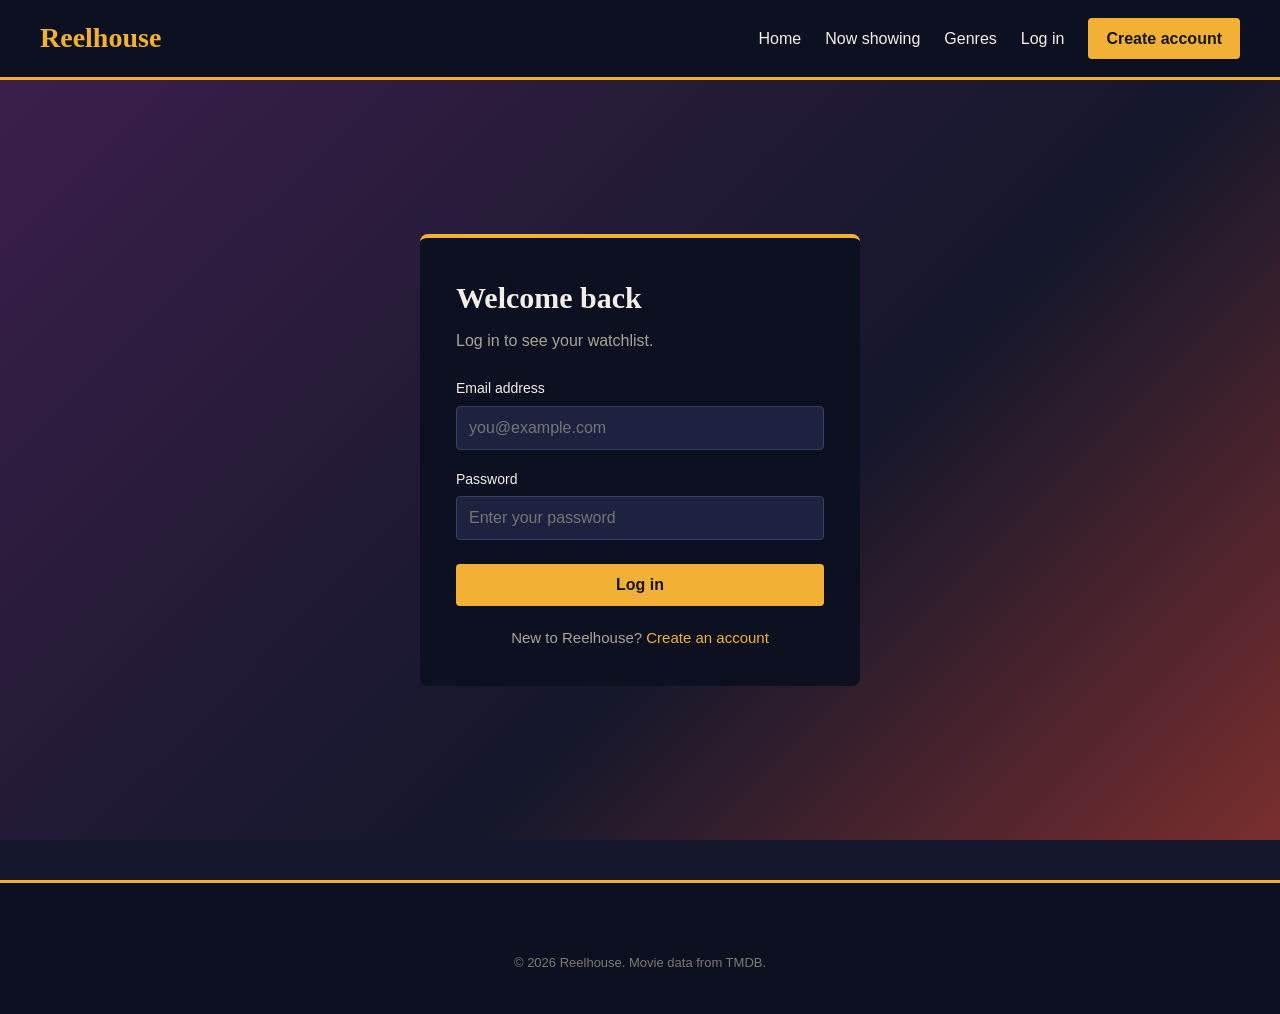
==== login.html @ 1c38d0fb "upload project" ====
<!DOCTYPE html>
<!-- The page is in English -->
<html lang="en">
<!-- Information about the page. This part is not shown on the page -->
<head>
  <!-- Use the UTF-8 text format so all letters show correctly -->
  <meta charset="UTF-8">
  <!-- Make the page fit phone screens -->
  <meta name="viewport" content="width=device-width, initial-scale=1">
  <!-- The title shown in the browser tab -->
  <title>Log in - Reelhouse</title>
  <!-- Load the style file (colours, sizes and layout) -->
  <link rel="stylesheet" href="style.css">
</head>
<!-- Everything you can see on the page goes inside the body -->
<body>

  <!-- Navigation bar at the top -->
  <div class="navbar">
    <!-- The logo. Clicking it goes to the home page -->
    <a class="logo" href="index.html">Reelhouse</a>
    <!-- The links in the navigation bar -->
    <div class="nav-links">
      <!-- Link to the home page -->
      <a href="index.html">Home</a>
      <!-- Link to the Now showing section on the home page -->
      <a href="index.html#now-showing">Now showing</a>
      <!-- Link to the genre buttons on the home page -->
      <a href="index.html#genres">Genres</a>
      <!-- Link to the login page -->
      <a href="login.html">Log in</a>
      <!-- Gold button that goes to the register page -->
      <a class="nav-button" href="register.html">Create account</a>
    </div>
  </div>

  <!-- Page area that centres the login box -->
  <div class="form-page">
    <!-- The login box -->
    <div class="form-box">
      <!-- Heading -->
      <h1>Welcome back</h1>
      <!-- Short grey sentence under the heading -->
      <p class="intro">Log in to see your watchlist.</p>

      <!-- Empty message box. login.js shows errors and success messages here -->
      <p class="message" id="message"></p>

      <!-- Login form. login.js runs when it is sent -->
      <form id="login-form">
        <!-- Email field -->
        <label for="email">Email address</label>
        <!-- Email box. The browser checks that it looks like an email -->
        <input type="email" id="email" name="email" autocomplete="email" placeholder="you@example.com" required>

        <!-- Password field -->
        <label for="password">Password</label>
        <!-- Password box. The letters are hidden -->
        <input type="password" id="password" name="password" autocomplete="current-password" placeholder="Enter your password" required>

        <!-- Button that sends the form -->
        <button class="button" type="submit">Log in</button>
      </form>

      <!-- Link to the register page for new users -->
      <p class="form-footer">New to Reelhouse? <a href="register.html">Create an account</a></p>
    </div>
  </div>

  <!-- Footer -->
  <div class="footer">
    <!-- Copyright line -->
    <div class="copyright">&copy; 2026 Reelhouse. Movie data from TMDB.</div>
  </div>

  <!-- The script for this page. It must come last so the page is ready before it runs -->
  <script src="login.js"></script>
</body>
</html>
---- style.css ----
/* ===== Basics ===== */

/* Remove the default spacing of every element and make sizes easier to calculate */
* { margin: 0; padding: 0; box-sizing: border-box; }

/* Page background, text colour and font */
body {
  font-family: Arial, Helvetica, sans-serif;
  background-color: #14172b;
  color: #f3efe6;
  line-height: 1.6;
}

/* Links are gold and only get an underline when hovered */
a { color: #f2b134; text-decoration: none; }
a:hover { text-decoration: underline; }
/* Headings use a serif font */
h1, h2, h3 { font-family: Georgia, "Times New Roman", serif; }
/* Anything with this class is not shown (JavaScript removes it to show the item) */
.hidden { display: none; }

/* ===== Navigation bar ===== */

/* Top bar with the logo on the left and the links on the right */
.navbar {
  background-color: #0d1020;
  padding: 16px 40px;
  display: flex;
  justify-content: space-between;
  align-items: center;
  border-bottom: 3px solid #f2b134;
}
/* The Reelhouse logo text */
.logo { font-family: Georgia, serif; font-size: 28px; color: #f2b134; font-weight: bold; }
/* No underline on the logo */
.logo:hover { text-decoration: none; }
/* The group of links in the navigation bar */
.nav-links { display: flex; align-items: center; flex-wrap: wrap; }
/* Links in the bar are light with space on their left */
.nav-links a { color: #f3efe6; margin-left: 24px; font-size: 16px; }
/* Links turn gold when hovered */
.nav-links a:hover { color: #f2b134; text-decoration: none; }
/* The gold Create account button */
.nav-links .nav-button {
  background-color: #f2b134; color: #14172b;
  padding: 8px 18px; border-radius: 4px; font-weight: bold;
}
/* A lighter gold when hovered */
.nav-links .nav-button:hover { background-color: #ffc95c; color: #14172b; }
/* The greeting shown when the user is logged in */
.user-name { margin-left: 24px; color: #f2b134; font-weight: bold; }

/* ===== Big banners and buttons ===== */

/* The big banner with the gradient background */
.hero {
  background: linear-gradient(135deg, #3b1f4a, #14172b 60%, #7a2e2e);
  padding: 90px 40px;
  text-align: center;
}
/* The big heading */
.hero h1 { font-size: 52px; margin-bottom: 16px; }
/* The text under the heading, centred and not too wide */
.hero p { font-size: 20px; max-width: 640px; margin: 0 auto 30px auto; color: #d8d3c6; }
/* The search box and search button */
.search-box { display: flex; justify-content: center; gap: 10px; }
/* The search text box */
.search-box input {
  width: 340px; padding: 12px 16px; font-size: 16px;
  border: none; border-radius: 4px;
}

/* The gold button used all over the site */
.button {
  display: inline-block; background-color: #f2b134; color: #14172b;
  padding: 12px 26px; border: none; border-radius: 4px;
  font-size: 16px; font-weight: bold; cursor: pointer;
}
/* A lighter gold when hovered */
.button:hover { background-color: #ffc95c; text-decoration: none; }

/* ===== Page sections ===== */

/* A section of the page with space around it and a maximum width */
.section { padding: 50px 40px; max-width: 1200px; margin: 0 auto; }
/* Section headings */
.section h2 { font-size: 32px; margin-bottom: 8px; }
/* The grey text under a section heading */
.section .subtitle { color: #a9a597; margin-bottom: 28px; }
/* A darker full width stripe behind a section */
.dark-band { background-color: #0d1020; }

/* ===== Movie cards ===== */

/* The grid that puts movie cards in rows */
.movie-grid {
  display: grid;
  grid-template-columns: repeat(auto-fill, minmax(200px, 1fr));
  gap: 24px;
}
/* One movie card. It gets a gold outline when you hover over it */
.movie-card {
  display: block; color: #f3efe6; background-color: #1e2240;
  border-radius: 6px; overflow: hidden; cursor: pointer;
}
/* Gold outline when hovered */
.movie-card:hover { outline: 2px solid #f2b134; text-decoration: none; }
/* The poster box and the picture inside it */
.poster { height: 280px; background-color: #2a2f55; overflow: hidden; }
/* The picture fills the whole poster box */
.poster img { width: 100%; height: 100%; object-fit: cover; display: block; }
/* The text under a poster: title, year and rating */
.movie-info { padding: 14px; }
/* The movie title */
.movie-info h3 { font-size: 18px; margin-bottom: 4px; }
/* The year and the rating text */
.movie-info p { font-size: 14px; color: #a9a597; }
/* Gold text for ratings */
.rating { color: #f2b134; font-weight: bold; }

/* ===== Trending movie section ===== */

/* The big trending movie with a poster on the left and text on the right */
.featured { display: flex; gap: 40px; align-items: center; flex-wrap: wrap; }
/* A bigger poster for the trending movie */
.featured .poster { width: 260px; height: 380px; border-radius: 6px; }
/* The text next to the poster */
.featured-text { flex: 1; min-width: 280px; }
/* The trending movie title */
.featured-text h2 { font-size: 38px; }
/* A small rounded label, used for genres and the movie length */
.tag {
  display: inline-block; border: 1px solid #f2b134; color: #f2b134;
  padding: 2px 10px; border-radius: 20px; font-size: 13px; margin: 8px 8px 16px 0;
}

/* ===== Genre buttons ===== */

/* The row of genre buttons */
.genre-list { display: flex; flex-wrap: wrap; gap: 14px; }
/* One genre button */
.genre-list button {
  background-color: #1e2240; color: #f3efe6; border: none;
  padding: 12px 24px; border-radius: 30px; font-size: 16px; cursor: pointer;
}
/* The button turns gold when hovered */
.genre-list button:hover { background-color: #f2b134; color: #14172b; }

/* ===== Movie details page ===== */

/* The Back to all movies link */
.back-link { display: inline-block; margin-bottom: 24px; }
/* The poster and the text next to each other */
.details { display: flex; gap: 40px; flex-wrap: wrap; }
/* A big poster on the movie page */
.details .poster { width: 300px; height: 450px; border-radius: 6px; flex-shrink: 0; }
/* The text next to the poster */
.details-text { flex: 1; min-width: 280px; }
/* The movie title */
.details-text h1 { font-size: 40px; }
/* The short sentence under the movie title */
.tagline { color: #a9a597; font-style: italic; margin-bottom: 8px; }
/* The facts block: release date, length, status and rating */
.facts { margin: 18px 0; }
/* Space between the facts */
.facts p { margin-bottom: 4px; }
/* The Cast heading and the grid of actor boxes */
.cast-title { font-size: 28px; margin: 40px 0 16px 0; }
/* The grid of actor boxes */
.cast-list { display: grid; grid-template-columns: repeat(auto-fill, minmax(170px, 1fr)); gap: 14px; }
/* One actor box */
.cast-item { background-color: #1e2240; padding: 12px; border-radius: 6px; }
/* The role the actor plays, in grey */
.cast-item p { color: #a9a597; font-size: 14px; }

/* ===== Login and register pages ===== */

/* The full page background behind the form */
.form-page {
  min-height: calc(100vh - 140px);
  display: flex; justify-content: center; align-items: center;
  padding: 40px 20px;
  background: linear-gradient(135deg, #3b1f4a, #14172b 60%, #7a2e2e);
}
/* The dark box that holds the form */
.form-box {
  background-color: #0d1020; width: 100%; max-width: 440px;
  padding: 36px; border-radius: 8px; border-top: 4px solid #f2b134;
}
/* The form heading */
.form-box h1 { font-size: 30px; margin-bottom: 6px; }
/* The grey sentence under the form heading */
.form-box .intro { color: #a9a597; margin-bottom: 24px; }
/* Labels, text fields and drop-down lists inside the form */
.form-box label { display: block; margin-bottom: 6px; font-size: 14px; }
/* Text boxes and the drop-down list share the same style */
.form-box input[type="text"],
.form-box input[type="email"],
.form-box input[type="password"],
.form-box input[type="date"],
.form-box select {
  width: 100%; padding: 12px; margin-bottom: 18px;
  border: 1px solid #3a3f66; border-radius: 4px;
  background-color: #1e2240; color: #f3efe6; font-size: 16px;
}
/* A gold outline around the box you are typing in */
.form-box input:focus, .form-box select:focus { outline: 2px solid #f2b134; }
/* The form button is as wide as the form */
.form-box .button { width: 100%; margin-top: 6px; }
/* The checkbox with the terms of use text */
.checkbox-row { margin-bottom: 18px; font-size: 14px; }
/* Space between the checkbox and its text */
.checkbox-row input { margin-right: 8px; }
/* The small text under the form */
.form-footer { text-align: center; margin-top: 20px; font-size: 15px; color: #a9a597; }

/* The red and green message boxes above the form */
.message { display: none; padding: 10px 12px; border-radius: 4px; margin-bottom: 18px; font-size: 14px; }
/* Red message */
.message.error { display: block; background-color: #4a1d28; color: #ffb3c0; }
/* Green message */
.message.success { display: block; background-color: #1d4a2e; color: #b9f0c9; }

/* ===== Footer ===== */

/* The bottom of the page */
.footer { background-color: #0d1020; padding: 40px; margin-top: 40px; border-top: 3px solid #f2b134; }
/* The columns in the footer */
.footer-columns { display: flex; justify-content: space-between; flex-wrap: wrap; gap: 30px; max-width: 1200px; margin: 0 auto; }
/* Footer headings */
.footer h3 { margin-bottom: 10px; font-size: 18px; }
/* Footer text and links */
.footer p, .footer a { display: block; color: #a9a597; font-size: 14px; margin-bottom: 6px; }
/* The copyright line */
.copyright { text-align: center; margin-top: 30px; color: #7c7a70; font-size: 13px; }

/* ===== Small screens ===== */

/* Changes for phones and narrow windows */
@media (max-width: 700px) {
  /* The bar stacks its items on top of each other on small screens */
  .navbar { flex-direction: column; gap: 12px; padding: 16px; }
  /* Smaller heading on small screens */
  .hero h1 { font-size: 36px; }
  /* The search box and button stack on top of each other */
  .search-box { flex-direction: column; align-items: center; }
  /* The search box fills the width */
  .search-box input { width: 100%; }
}

/* The small help text under the password box */
.hint { font-size: 12px; color: #a9a597; margin: -10px 0 18px 0; }

/* ===== Comments ===== */

/* The comment box with avatar, text field and send button */
.comment-form {
  display: flex; align-items: center; gap: 12px;
  background-color: #1e2240; padding: 14px; border-radius: 6px; margin-bottom: 28px;
}
/* The comment box for logged out users acts like a button (it goes to the login page) */
.guest-form { cursor: pointer; }
/* The comment text box */
.comment-form input {
  flex: 1; padding: 12px; font-size: 16px;
  border: 1px solid #3a3f66; border-radius: 4px;
  background-color: #14172b; color: #f3efe6;
}
/* A gold outline when typing */
.comment-form input:focus { outline: 2px solid #f2b134; }
/* The round gold send button */
.comment-form button {
  width: 44px; height: 44px; border: none; border-radius: 50%;
  background-color: #f2b134; cursor: pointer;
  display: flex; align-items: center; justify-content: center;
}
/* A lighter gold when hovered */
.comment-form button:hover { background-color: #ffc95c; }
/* The paper plane is dark */
.comment-form svg { fill: #14172b; }

/* The round avatar picture */
.avatar {
  width: 44px; height: 44px; border-radius: 50%; flex-shrink: 0;
  background-color: #2a2f55; object-fit: cover;
}
/* The question mark circle for logged out users */
.avatar-guest {
  display: flex; align-items: center; justify-content: center;
  color: #a9a597; font-weight: bold;
}

/* One comment in the list */
.comment-item { display: flex; gap: 12px; margin-bottom: 20px; }
/* The text part of a comment */
.comment-body { flex: 1; }
/* The date and time in grey */
.comment-body small { color: #a9a597; }
/* The comment text. Long words wrap instead of leaving the box */
.comment-body p { margin-top: 2px; word-break: break-word; }
/* The small Delete link under your own comment */
.comment-delete {
  background: none; border: none; color: #f2b134;
  font-size: 13px; cursor: pointer; padding: 0; margin-top: 4px;
}
/* Underline when hovered */
.comment-delete:hover { text-decoration: underline; }
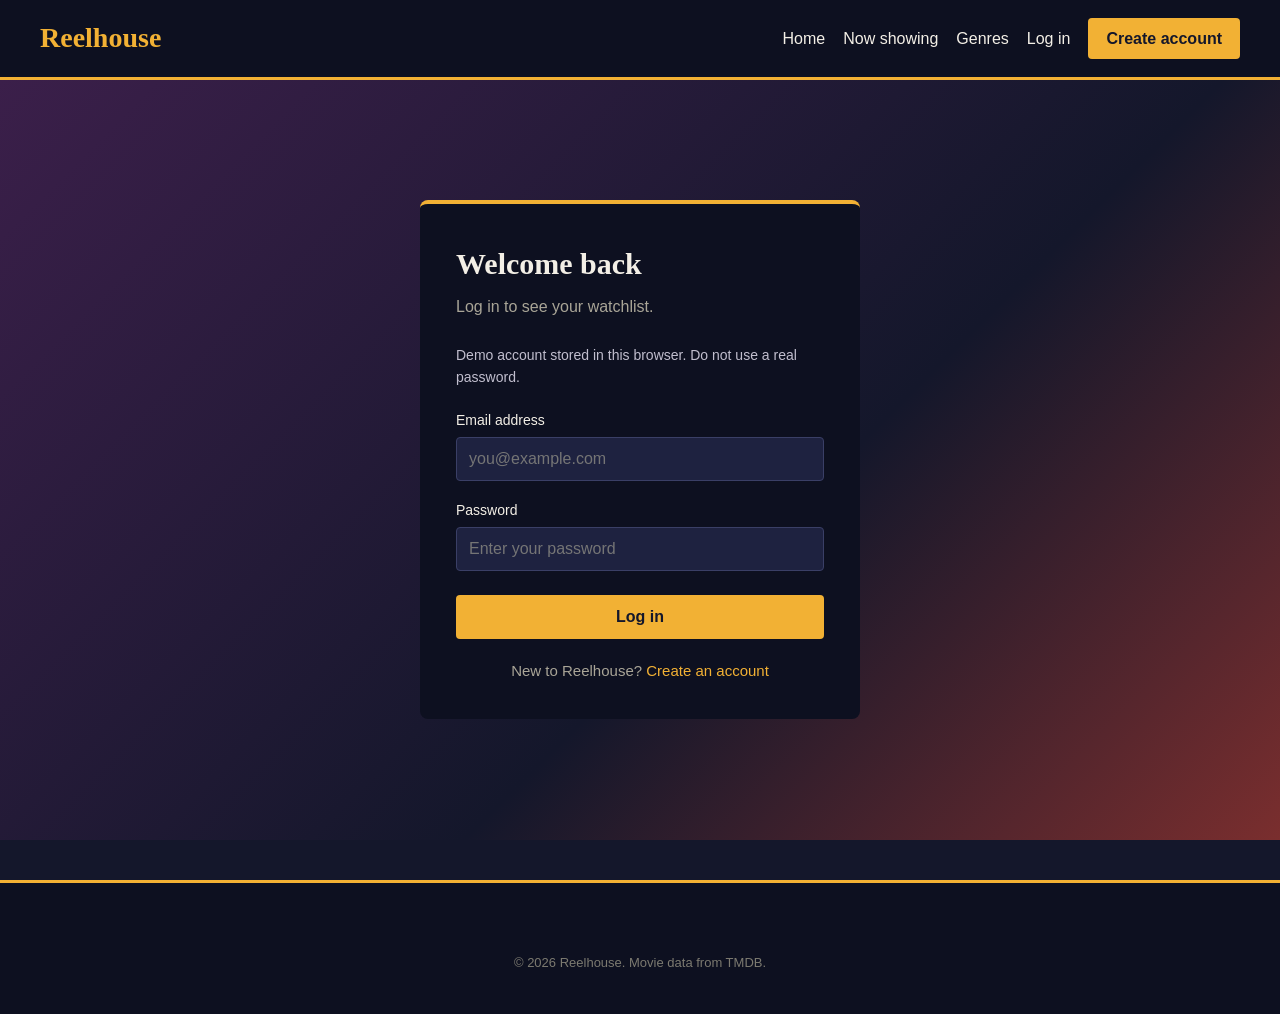
==== commit 5152f54d: "update project" ====
--- a/login.html
+++ b/login.html
@@ -10,7 +10,7 @@
   <!-- The title shown in the browser tab -->
   <title>Log in - Reelhouse</title>
   <!-- Load the style file (colours, sizes and layout) -->
-  <link rel="stylesheet" href="style.css">
+  <link rel="stylesheet" href="assets/css/style.css">
 </head>
 <!-- Everything you can see on the page goes inside the body -->
 <body>
@@ -44,10 +44,10 @@
       <p class="intro">Log in to see your watchlist.</p>
 
       <!-- Empty message box. login.js shows errors and success messages here -->
-      <p class="message" id="message"></p>
+      <p class="message" id="message" role="status" aria-live="polite"></p>
 
       <!-- Login form. login.js runs when it is sent -->
-      <form id="login-form">
+      <p class="demo-account-note">Demo account stored in this browser. Do not use a real password.</p><form id="login-form">
         <!-- Email field -->
         <label for="email">Email address</label>
         <!-- Email box. The browser checks that it looks like an email -->
@@ -74,6 +74,6 @@
   </div>
 
   <!-- The script for this page. It must come last so the page is ready before it runs -->
-  <script src="login.js"></script>
+  <script src="assets/js/login.js"></script>
 </body>
 </html>
--- a/assets/css/style.css
+++ b/assets/css/style.css
@@ -0,0 +1,359 @@
+/* ===== Basics ===== */
+
+/* Remove the default spacing of every element and make sizes easier to calculate */
+* { margin: 0; padding: 0; box-sizing: border-box; }
+
+/* Page background, text colour and font */
+body {
+  font-family: Arial, Helvetica, sans-serif;
+  background-color: #14172b;
+  color: #f3efe6;
+  line-height: 1.6;
+}
+
+/* Links are gold and only get an underline when hovered */
+a { color: #f2b134; text-decoration: none; }
+a:hover { text-decoration: underline; }
+/* Headings use a serif font */
+h1, h2, h3 { font-family: Georgia, "Times New Roman", serif; }
+/* Anything with this class is not shown (JavaScript removes it to show the item) */
+.hidden { display: none; }
+
+/* ===== Navigation bar ===== */
+
+/* Top bar with the logo on the left and the links on the right */
+.navbar {
+  background-color: #0d1020;
+  padding: 16px 40px;
+  display: flex;
+  justify-content: space-between;
+  align-items: center;
+  border-bottom: 3px solid #f2b134;
+}
+/* The Reelhouse logo text */
+.logo { font-family: Georgia, serif; font-size: 28px; color: #f2b134; font-weight: bold; }
+/* No underline on the logo */
+.logo:hover { text-decoration: none; }
+/* The group of links in the navigation bar */
+.nav-links { display: flex; align-items: center; flex-wrap: wrap; }
+/* Links in the bar are light with space on their left */
+.nav-links a { color: #f3efe6; margin-left: 24px; font-size: 16px; }
+/* Links turn gold when hovered */
+.nav-links a:hover { color: #f2b134; text-decoration: none; }
+/* The gold Create account button */
+.nav-links .nav-button {
+  background-color: #f2b134; color: #14172b;
+  padding: 8px 18px; border-radius: 4px; font-weight: bold;
+}
+/* A lighter gold when hovered */
+.nav-links .nav-button:hover { background-color: #ffc95c; color: #14172b; }
+/* The greeting shown when the user is logged in */
+.user-name { margin-left: 24px; color: #f2b134; font-weight: bold; }
+
+/* ===== Big banners and buttons ===== */
+
+/* The big banner with the gradient background */
+.hero {
+  background: linear-gradient(135deg, #3b1f4a, #14172b 60%, #7a2e2e);
+  padding: 90px 40px;
+  text-align: center;
+}
+/* The big heading */
+.hero h1 { font-size: 52px; margin-bottom: 16px; }
+/* The text under the heading, centred and not too wide */
+.hero p { font-size: 20px; max-width: 640px; margin: 0 auto 30px auto; color: #d8d3c6; }
+/* The search box and search button */
+.search-box { display: flex; justify-content: center; gap: 10px; }
+/* The search text box */
+.search-box input {
+  width: 340px; padding: 12px 16px; font-size: 16px;
+  border: none; border-radius: 4px;
+}
+
+/* The gold button used all over the site */
+.button {
+  display: inline-block; background-color: #f2b134; color: #14172b;
+  padding: 12px 26px; border: none; border-radius: 4px;
+  font-size: 16px; font-weight: bold; cursor: pointer;
+}
+/* A lighter gold when hovered */
+.button:hover { background-color: #ffc95c; text-decoration: none; }
+
+/* ===== Page sections ===== */
+
+/* A section of the page with space around it and a maximum width */
+.section { width: 100%; padding: 50px 40px; max-width: 1280px; margin: 0 auto; }
+/* Section headings */
+.section h2 { font-size: 32px; margin-bottom: 8px; }
+/* The grey text under a section heading */
+.section .subtitle { color: #a9a597; margin-bottom: 28px; }
+/* A darker full width stripe behind a section */
+.dark-band { background-color: #0d1020; }
+
+/* ===== Movie cards ===== */
+
+/* The grid that puts movie cards in rows */
+.movie-grid {
+  display: grid;
+  grid-template-columns: repeat(4, minmax(0, 1fr));
+  gap: 24px;
+}
+/* One movie card. It gets a gold outline when you hover over it */
+.movie-card {
+  display: block; color: #f3efe6; background-color: #1e2240;
+  border-radius: 6px; overflow: hidden; cursor: pointer;
+}
+/* Gold outline when hovered */
+.movie-card:hover { outline: 2px solid #f2b134; text-decoration: none; }
+.movie-grid .movie-card { min-width: 0; }
+.movie-grid .poster { height: auto; aspect-ratio: 2 / 3; }
+.movie-info h3 { overflow-wrap: anywhere; }
+/* The poster box and the picture inside it */
+.poster { height: 280px; background-color: #2a2f55; overflow: hidden; }
+/* The picture fills the whole poster box */
+.poster img { width: 100%; height: 100%; object-fit: cover; display: block; }
+/* The text under a poster: title, year and rating */
+.movie-info { padding: 14px; }
+/* The movie title */
+.movie-info h3 { font-size: 18px; margin-bottom: 4px; }
+/* The year and the rating text */
+.movie-info p { font-size: 14px; color: #a9a597; }
+/* Gold text for ratings */
+.rating { color: #f2b134; font-weight: bold; }
+
+/* ===== Trending movie section ===== */
+
+/* The big trending movie with a poster on the left and text on the right */
+.featured { display: flex; gap: 40px; align-items: center; flex-wrap: wrap; }
+/* A bigger poster for the trending movie */
+.featured .poster { width: 260px; height: 380px; border-radius: 6px; }
+/* The text next to the poster */
+.featured-text { flex: 1; min-width: 280px; }
+/* The trending movie title */
+.featured-text h2 { font-size: 38px; }
+/* A small rounded label, used for genres and the movie length */
+.tag {
+  display: inline-block; border: 1px solid #f2b134; color: #f2b134;
+  padding: 2px 10px; border-radius: 20px; font-size: 13px; margin: 8px 8px 16px 0;
+}
+
+/* ===== Genre buttons ===== */
+
+/* The row of genre buttons */
+.genre-list { display: flex; flex-wrap: wrap; gap: 14px; }
+/* One genre button */
+.genre-list button {
+  background-color: #1e2240; color: #f3efe6; border: none;
+  padding: 12px 24px; border-radius: 30px; font-size: 16px; cursor: pointer;
+}
+/* The button turns gold when hovered */
+.genre-list button:hover { background-color: #f2b134; color: #14172b; }
+
+/* ===== Movie details page ===== */
+
+/* The Back to all movies link */
+.back-link { display: inline-block; margin-bottom: 24px; }
+/* The poster and the text next to each other */
+.details { display: flex; gap: 40px; flex-wrap: wrap; }
+/* A big poster on the movie page */
+.details .poster { width: 300px; height: 450px; border-radius: 6px; flex-shrink: 0; }
+/* The text next to the poster */
+.details-text { flex: 1; min-width: 280px; }
+/* The movie title */
+.details-text h1 { font-size: 40px; }
+/* The short sentence under the movie title */
+.tagline { color: #a9a597; font-style: italic; margin-bottom: 8px; }
+/* The facts block: release date, length, status and rating */
+.facts { margin: 18px 0; }
+/* Space between the facts */
+.facts p { margin-bottom: 4px; }
+/* The Cast heading and the grid of actor boxes */
+.cast-title { font-size: 28px; margin: 40px 0 16px 0; }
+/* The grid of actor boxes */
+.cast-list { display: grid; grid-template-columns: repeat(auto-fill, minmax(170px, 1fr)); gap: 14px; }
+/* One actor box */
+.cast-item { background-color: #1e2240; padding: 12px; border-radius: 6px; }
+/* The role the actor plays, in grey */
+.cast-item p { color: #a9a597; font-size: 14px; }
+
+/* ===== Login and register pages ===== */
+
+/* The full page background behind the form */
+.form-page {
+  min-height: calc(100vh - 140px);
+  display: flex; justify-content: center; align-items: center;
+  padding: 40px 20px;
+  background: linear-gradient(135deg, #3b1f4a, #14172b 60%, #7a2e2e);
+}
+/* The dark box that holds the form */
+.form-box {
+  background-color: #0d1020; width: 100%; max-width: 440px;
+  padding: 36px; border-radius: 8px; border-top: 4px solid #f2b134;
+}
+/* The form heading */
+.form-box h1 { font-size: 30px; margin-bottom: 6px; }
+/* The grey sentence under the form heading */
+.form-box .intro { color: #a9a597; margin-bottom: 24px; }
+/* Labels, text fields and drop-down lists inside the form */
+.form-box label { display: block; margin-bottom: 6px; font-size: 14px; }
+/* Text boxes and the drop-down list share the same style */
+.form-box input[type="text"],
+.form-box input[type="email"],
+.form-box input[type="password"],
+.form-box input[type="date"],
+.form-box select {
+  width: 100%; padding: 12px; margin-bottom: 18px;
+  border: 1px solid #3a3f66; border-radius: 4px;
+  background-color: #1e2240; color: #f3efe6; font-size: 16px;
+}
+/* A gold outline around the box you are typing in */
+.form-box input:focus, .form-box select:focus { outline: 2px solid #f2b134; }
+/* The form button is as wide as the form */
+.form-box .button { width: 100%; margin-top: 6px; }
+/* The checkbox with the terms of use text */
+.checkbox-row { margin-bottom: 18px; font-size: 14px; }
+/* Space between the checkbox and its text */
+.checkbox-row input { margin-right: 8px; }
+/* The small text under the form */
+.form-footer { text-align: center; margin-top: 20px; font-size: 15px; color: #a9a597; }
+
+/* The red and green message boxes above the form */
+.message { display: none; padding: 10px 12px; border-radius: 4px; margin-bottom: 18px; font-size: 14px; }
+/* Red message */
+.message.error { display: block; background-color: #4a1d28; color: #ffb3c0; }
+/* Green message */
+.message.success { display: block; background-color: #1d4a2e; color: #b9f0c9; }
+
+/* ===== Footer ===== */
+
+/* The bottom of the page */
+.footer { background-color: #0d1020; padding: 40px; margin-top: 40px; border-top: 3px solid #f2b134; }
+/* The columns in the footer */
+.footer-columns { display: flex; justify-content: space-between; flex-wrap: wrap; gap: 30px; max-width: 1200px; margin: 0 auto; }
+/* Footer headings */
+.footer h3 { margin-bottom: 10px; font-size: 18px; }
+/* Footer text and links */
+.footer p, .footer a { display: block; color: #a9a597; font-size: 14px; margin-bottom: 6px; }
+/* The copyright line */
+.copyright { text-align: center; margin-top: 30px; color: #7c7a70; font-size: 13px; }
+
+/* ===== Small screens ===== */
+
+/* Changes for phones and narrow windows */
+@media (max-width: 700px) {
+  /* The bar stacks its items on top of each other on small screens */
+  .navbar { flex-direction: column; gap: 12px; padding: 16px; }
+  /* Smaller heading on small screens */
+  .hero h1 { font-size: 36px; }
+  /* The search box and button stack on top of each other */
+  .search-box { flex-direction: column; align-items: center; }
+  /* The search box fills the width */
+  .search-box input { width: 100%; }
+}
+
+/* The small help text under the password box */
+.hint { font-size: 12px; color: #a9a597; margin: -10px 0 18px 0; }
+
+/* ===== Comments ===== */
+
+/* The comment box with avatar, text field and send button */
+.comment-form {
+  display: flex; align-items: center; gap: 12px;
+  background-color: #1e2240; padding: 14px; border-radius: 6px; margin-bottom: 28px;
+}
+/* The comment box for logged out users acts like a button (it goes to the login page) */
+.guest-form { cursor: pointer; }
+/* The comment text box */
+.comment-form input {
+  flex: 1; padding: 12px; font-size: 16px;
+  border: 1px solid #3a3f66; border-radius: 4px;
+  background-color: #14172b; color: #f3efe6;
+}
+/* A gold outline when typing */
+.comment-form input:focus { outline: 2px solid #f2b134; }
+/* The round gold send button */
+.comment-form button {
+  width: 44px; height: 44px; border: none; border-radius: 50%;
+  background-color: #f2b134; cursor: pointer;
+  display: flex; align-items: center; justify-content: center;
+}
+/* A lighter gold when hovered */
+.comment-form button:hover { background-color: #ffc95c; }
+/* The paper plane is dark */
+.comment-form svg { fill: #14172b; }
+
+/* The round avatar picture */
+.avatar {
+  width: 44px; height: 44px; border-radius: 50%; flex-shrink: 0;
+  background-color: #2a2f55; object-fit: cover;
+}
+/* The question mark circle for logged out users */
+.avatar-guest {
+  display: flex; align-items: center; justify-content: center;
+  color: #a9a597; font-weight: bold;
+}
+
+/* One comment in the list */
+.comment-item { display: flex; gap: 12px; margin-bottom: 20px; }
+/* The text part of a comment */
+.comment-body { flex: 1; }
+/* The date and time in grey */
+.comment-body small { color: #a9a597; }
+/* The comment text. Long words wrap instead of leaving the box */
+.comment-body p { margin-top: 2px; word-break: break-word; }
+/* The small Delete link under your own comment */
+.comment-delete {
+  background: none; border: none; color: #f2b134;
+  font-size: 13px; cursor: pointer; padding: 0; margin-top: 4px;
+}
+/* Underline when hovered */
+.comment-delete:hover { text-decoration: underline; }
+
+/* UI cơ bản dùng chung cho Reelhouse. */
+body { min-height: 100vh; display: flex; flex-direction: column; }
+main { flex: 1; }
+.navbar { flex-wrap: wrap; gap: 16px; }
+#auth-links { display: inline-flex; flex-wrap: wrap; align-items: center; gap: 12px; }
+.user-name { overflow-wrap: anywhere; }
+.demo-account-note { color: #c1bece; font-size: 14px; margin-bottom: 20px; }
+[hidden] { display: none !important; }
+:focus-visible { outline: 3px solid #ffcf70; outline-offset: 4px; }
+@media(max-width:680px) {
+  .navbar { padding: 16px 20px; }
+  .hero { padding: 48px 20px; }
+  .hero h1 { font-size: 36px; }
+  .hero p { font-size: 17px; }
+  .section { padding: 35px 20px; }
+  .search-box { flex-wrap: wrap; }
+  .search-box input { max-width: 100%; }
+}
+/* Chỉnh nhẹ cho phiên bản TMDB: giữ nguyên các mục và chức năng đã có. */
+.nav-links { gap: 18px; }
+.nav-links a, .user-name { margin-left: 0; }
+.movie-info h3, .featured-text h2, .details-text h1 { overflow-wrap: anywhere; }
+.movie-card { border: 1px solid #343951; transition: transform .15s ease; }
+.movie-card:hover { transform: translateY(-3px); }
+.featured .poster, .details .poster { max-width: 100%; }
+.form-box { width: 100%; max-width: 440px; margin-inline: auto; }
+.message { overflow-wrap: anywhere; }
+.genre-list button, .button { min-height: 44px; }
+@media (max-width: 680px) {
+  .featured, .details { gap: 22px; }
+  .featured-text, .details-text { min-width: 0; flex-basis: 100%; }
+  .featured-text h2 { font-size: 30px; }
+  .details-text h1 { font-size: 32px; }
+  .footer-columns { flex-wrap: wrap; gap: 24px; }
+}
+@media (prefers-reduced-motion: reduce) { .movie-card { transition: none; } }
+
+/* Grid có số cột rõ ràng; section không co theo nội dung khi body dùng flex. */
+@media (max-width: 1024px) {
+  .movie-grid { grid-template-columns: repeat(3, minmax(0, 1fr)); }
+}
+@media (max-width: 760px) {
+  .movie-grid { grid-template-columns: repeat(2, minmax(0, 1fr)); gap: 16px; }
+}
+@media (max-width: 420px) {
+  .movie-info { padding: 10px; }
+  .movie-info h3 { font-size: 16px; }
+}
